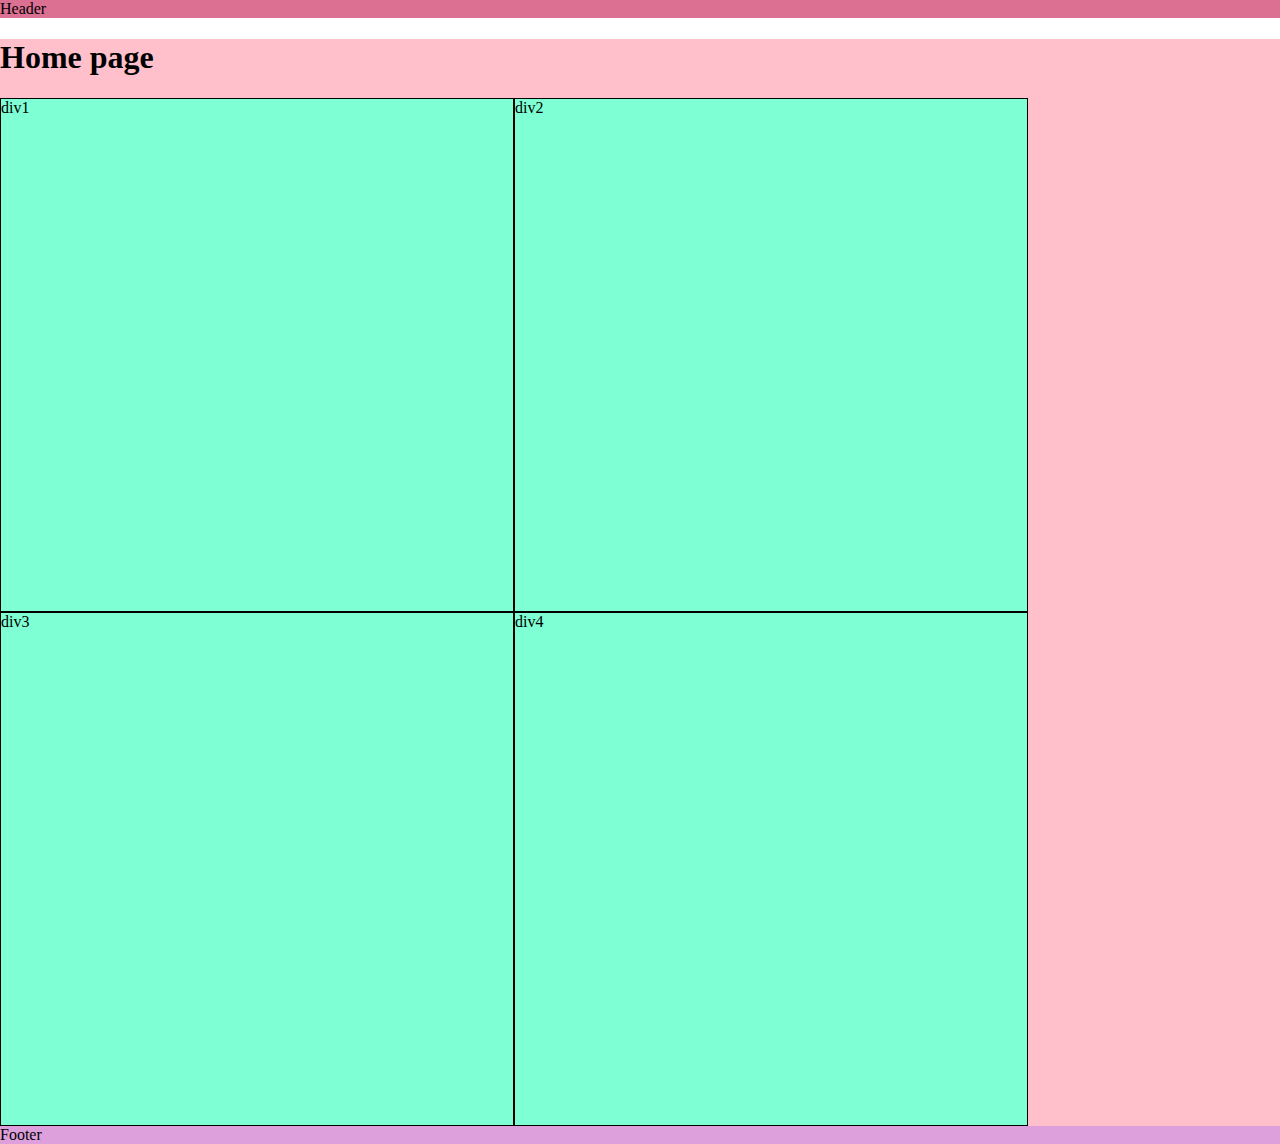
==== index.html @ 8d34f594 "Begin" ====
<!DOCTYPE html>
<html lang="en">
<head>
    <meta charset="UTF-8">
    <title>Zombie</title>
    <link rel="stylesheet" href="style.css">
</head>
<body>
    <header>
        Header
    </header>
    <main>
        <h1>Home page</h1>
        <div class="big">
            <div class="group">
                div1
            </div>
            <div class="group">
                div2
            </div>
            <div class="group">
                div3
            </div>
            <div class="group">
                div4
            </div>
        </div>
    </main>
    <footer>
        Footer
    </footer>
</body>
</html>
---- style.css ----
body {
    margin: 0;
}

header {
    background-color: palevioletred;
}

main {
    background-color: pink;
}

footer {
    background-color: plum;
}

div.big {
    display: flex;
    max-width: 1200px;
    flex-wrap: wrap;
}

div.group {
    background-color: aquamarine;

    width: 512px;
    height: 512px;
    border: 1px black solid;
}
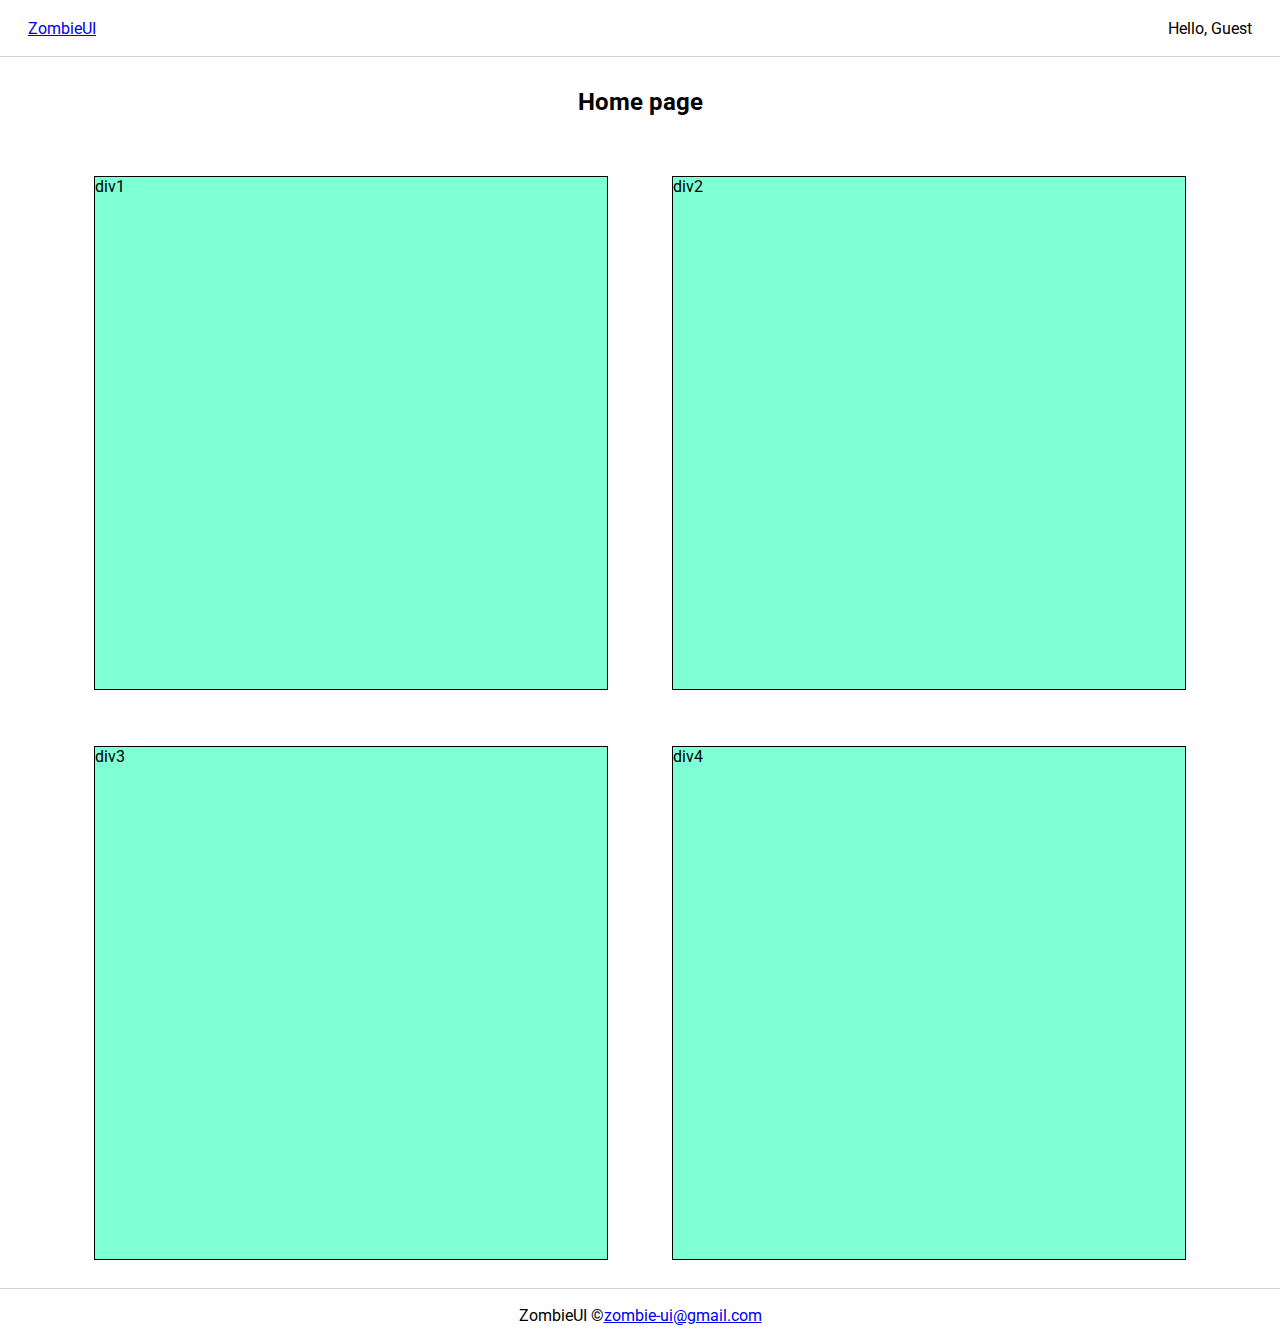
==== commit 29d32e57: "out content" ====
--- a/index.html
+++ b/index.html
@@ -4,13 +4,17 @@
     <meta charset="UTF-8">
     <title>Zombie</title>
     <link rel="stylesheet" href="style.css">
+    <link rel="preconnect" href="https://fonts.googleapis.com">
+    <link rel="preconnect" href="https://fonts.gstatic.com" crossorigin>
+    <link href="https://fonts.googleapis.com/css2?family=Roboto&display=swap" rel="stylesheet">
 </head>
 <body>
-    <header>
-        Header
+    <header class="top-header">
+        <a class="top-header__link top-header__link--selected" href="https://www.figma.com/file/sqBxKrXay0SKioyK20svju/ZombieUI?node-id=117%3A582">ZombieUI</a>
+        <span class="top-header__span">Hello, Guest</span>
     </header>
     <main>
-        <h1>Home page</h1>
+        <h1 class="main__h1">Home page</h1>
         <div class="big">
             <div class="group">
                 div1
@@ -27,7 +31,8 @@
         </div>
     </main>
     <footer>
-        Footer
+        <span class="footer__item">ZombieUI &copy;</span>
+        <a class="footer__item" href="email">zombie-ui@gmail.com</a>
     </footer>
 </body>
 </html>--- a/style.css
+++ b/style.css
@@ -1,29 +1,218 @@
 body {
     margin: 0;
-}
-
-header {
-    background-color: palevioletred;
+    font-family: 'Roboto', sans-serif;
+    min-height: 100vh;
+    display: flex;
+    flex-direction: column;
+}
+
+h1 {
+    text-align: center;
 }
 
 main {
-    background-color: pink;
+    margin-top: 40px;
+    flex: auto;
+}
+
+.top-header {
+    background-color: white;
+    position: fixed;
+    top: 0;
+    left: 0;
+    width: 100%;
+    height: 40px;
+    display: flex;
+    justify-content: space-between;
+    align-items: center;
+    border-bottom: 1px solid lightgray;
+    font-size: 16px;
+}
+
+.top-header__link {
+    margin-left: 12px;
+}
+
+.top-header__span {
+    margin-right: 12px;
+}
+
+.main__h1 {
+    margin: 0;
+    padding: 16px;
+    font-size: 24px;
+}
+
+.big {
+    display: flex;
+    flex-wrap: wrap;
+    justify-content: center;
+    align-items: center;
+    margin: auto;
+}
+
+.group {
+    background-color: aquamarine;
+    width: 296px;
+    height: 296px;
+    border: 1px black solid;
+    margin: 16px;
 }
 
 footer {
-    background-color: plum;
-}
-
-div.big {
-    display: flex;
-    max-width: 1200px;
-    flex-wrap: wrap;
-}
-
-div.group {
-    background-color: aquamarine;
-
-    width: 512px;
-    height: 512px;
-    border: 1px black solid;
-}
+    height: 36px;
+    font-size: 16px;
+    display: flex;
+    justify-content: center;
+    align-items: center;
+    border-top: 1px solid lightgray;
+}
+
+@media only screen and (min-width: 480px) {
+    .top-header {
+        height: 44px;
+    }
+
+    .top-header__link {
+        margin-left: 16px;
+    }
+
+    .top-header__span {
+        margin-right: 16px;
+    }
+
+    main {
+        margin-top: 44px;
+    }
+
+    .main__h1 {
+        padding: 20px;
+    }
+
+    .big {
+        max-width: 480px;
+    }
+
+    div.group {
+        width: 404px;
+        height: 404px;
+        margin: 24px;
+    }
+
+    footer {
+        height: 40px;
+    }
+}
+
+@media only screen and (min-width: 720px) {
+    .top-header {
+        height: 48px;
+    }
+
+    .top-header__link {
+        margin-left: 20px;
+    }
+
+    .top-header__span {
+        margin-right: 20px;
+    }
+
+    main {
+        margin-top: 48px;
+    }
+
+    .main__h1 {
+        padding: 24px;
+    }
+
+    .big {
+        max-width: 720px;
+    }
+
+    div.group {
+        width: 404px;
+        height: 404px;
+        margin: 24px;
+    }
+
+    footer {
+        height: 44px;
+    }
+}
+
+@media only screen and (min-width: 960px) {
+    .top-header {
+        height: 52px;
+    }
+
+    .top-header__link {
+        margin-left: 24px;
+    }
+
+    .top-header__span {
+        margin-right: 24px;
+    }
+
+    main {
+        margin-top: 52px;
+    }
+
+    .main__h1 {
+        padding: 28px;
+    }
+
+    .big {
+        max-width: 960px;
+    }
+
+    div.group {
+        width: 404px;
+        height: 404px;
+        margin: 28px 20px;
+    }
+
+    footer {
+        height: 48px;
+    }
+}
+
+@media only screen and (min-width: 1200px) {
+    .top-header {
+        height: 56px;
+    }
+
+    .top-header__link {
+        margin-left: 28px;
+    }
+
+    .top-header__span {
+        margin-right: 28px;
+    }
+
+    main {
+        margin-top: 56px;
+    }
+
+    .main__h1 {
+        padding: 32px;
+    }
+
+    footer {
+        height: 52px;
+    }
+
+    .big {
+        max-width: 1200px;
+    }
+
+    div.group {
+        width: 512px;
+        height: 512px;
+        margin: 28px 32px;
+    }
+}
+
+
+
+
+
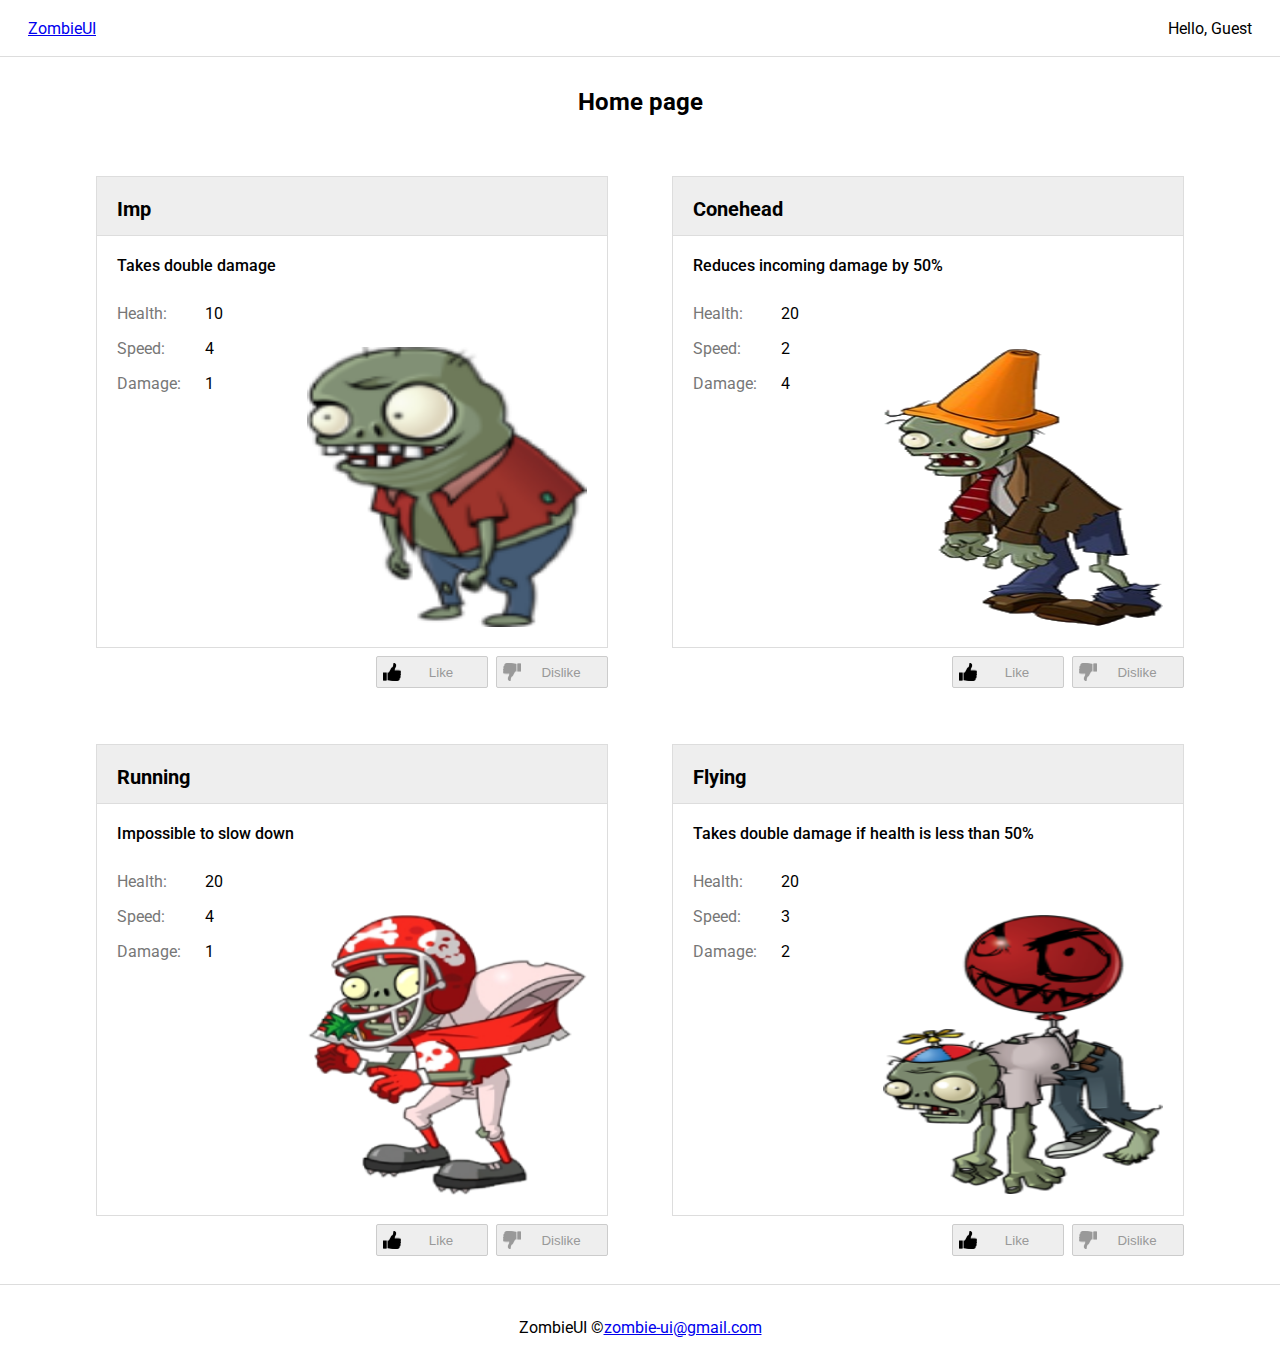
==== commit ad76fb65: "final commit" ====
--- a/index.html
+++ b/index.html
@@ -9,30 +9,222 @@
     <link href="https://fonts.googleapis.com/css2?family=Roboto&display=swap" rel="stylesheet">
 </head>
 <body>
-    <header class="top-header">
-        <a class="top-header__link top-header__link--selected" href="https://www.figma.com/file/sqBxKrXay0SKioyK20svju/ZombieUI?node-id=117%3A582">ZombieUI</a>
-        <span class="top-header__span">Hello, Guest</span>
+    <header class="main-header">
+        <a class="main-header__link top-header__link--selected" href="https://www.figma.com/file/sqBxKrXay0SKioyK20svju/ZombieUI?node-id=117%3A582">ZombieUI</a>
+        <span class="main-header__span">Hello, Guest</span>
     </header>
-    <main>
-        <h1 class="main__h1">Home page</h1>
+    <main class="main-content">
+        <h1 class="main-content__h1">Home page</h1>
         <div class="big">
             <div class="group">
-                div1
-            </div>
-            <div class="group">
-                div2
-            </div>
-            <div class="group">
-                div3
-            </div>
-            <div class="group">
-                div4
+                <header class="group__header">
+                    Imp
+                </header>
+                <main class="group__main">
+                    <div class="group__main__header">
+                        Takes double damage
+                    </div>
+                    <div class="group__main__content">
+                        <div class="content__property">
+                            <div class="row">
+                                <div class="cell cell-name">
+                                    Health:
+                                </div>
+                                <div class="cell cell-value">
+                                    10
+                                </div>
+                            </div>
+                            <div class="row">
+                                <div class="cell cell-name">
+                                    Speed:
+                                </div>
+                                <div class="cell cell-value">
+                                    4
+                                </div>
+                            </div>
+                            <div class="row">
+                                <div class="cell cell-name">
+                                    Damage:
+                                </div>
+                                <div class="cell cell-value">
+                                    1
+                                </div>
+                            </div>
+                        </div>
+                        <div class="content__img">
+                            <img class="img__zombie" src="pic/01-imp.png" alt="zombie"/>
+                        </div>
+                    </div>
+                </main>
+                <footer class="group__footer">
+                    <button class="group__footer__button">
+                        <img class="button__image" src="pic/dislike.png" alt="Like">
+                        <span class="button__text">Dislike</span>
+                    </button>
+                    <button class="group__footer__button">
+                        <img class="button__image" src="pic/like.png" alt="Dislike"/>
+                        <span class="button__text">Like</span>
+                    </button>
+                </footer>
+            </div>
+            <div class="group">
+                <header class="group__header">
+                    Conehead
+                </header>
+                <main class="group__main">
+                    <div class="group__main__header">
+                        Reduces incoming damage by 50%
+                    </div>
+                    <div class="group__main__content">
+                        <div class="content__property">
+                            <div class="row">
+                                <div class="cell cell-name">
+                                    Health:
+                                </div>
+                                <div class="cell cell-value">
+                                    20
+                                </div>
+                            </div>
+                            <div class="row">
+                                <div class="cell cell-name">
+                                    Speed:
+                                </div>
+                                <div class="cell cell-value">
+                                    2
+                                </div>
+                            </div>
+                            <div class="row">
+                                <div class="cell cell-name">
+                                    Damage:
+                                </div>
+                                <div class="cell cell-value">
+                                    4
+                                </div>
+                            </div>
+                        </div>
+                        <div class="content__img">
+                            <img class="img__zombie" src="pic/02-conehead.png" alt="zombie"/>
+                        </div>
+                    </div>
+                </main>
+                <footer class="group__footer">
+                    <button class="group__footer__button">
+                        <img class="button__image" src="pic/dislike.png" alt="Like">
+                        <span class="button__text">Dislike</span>
+                    </button>
+                    <button class="group__footer__button">
+                        <img class="button__image" src="pic/like.png" alt="Dislike"/>
+                        <span class="button__text">Like</span>
+                    </button>
+                </footer>
+            </div>
+            <div class="group">
+                <header class="group__header">
+                    Running
+                </header>
+                <main class="group__main">
+                    <div class="group__main__header">
+                        Impossible to slow down
+                    </div>
+                    <div class="group__main__content">
+                        <div class="content__property">
+                            <div class="row">
+                                <div class="cell cell-name">
+                                    Health:
+                                </div>
+                                <div class="cell cell-value">
+                                    20
+                                </div>
+                            </div>
+                            <div class="row">
+                                <div class="cell cell-name">
+                                    Speed:
+                                </div>
+                                <div class="cell cell-value">
+                                    4
+                                </div>
+                            </div>
+                            <div class="row">
+                                <div class="cell cell-name">
+                                    Damage:
+                                </div>
+                                <div class="cell cell-value">
+                                    1
+                                </div>
+                            </div>
+                        </div>
+                        <div class="content__img">
+                            <img class="img__zombie" src="pic/03-running.png" alt="zombie"/>
+                        </div>
+                    </div>
+                </main>
+                <footer class="group__footer">
+                    <button class="group__footer__button">
+                        <img class="button__image" src="pic/dislike.png" alt="Like">
+                        <span class="button__text">Dislike</span>
+                    </button>
+                    <button class="group__footer__button">
+                        <img class="button__image" src="pic/like.png" alt="Dislike"/>
+                        <span class="button__text">Like</span>
+                    </button>
+                </footer>
+            </div>
+            <div class="group">
+                <header class="group__header">
+                    Flying
+                </header>
+                <main class="group__main">
+                    <div class="group__main__header">
+                        Takes double damage if health is less than 50%
+                    </div>
+                    <div class="group__main__content">
+                        <div class="content__property">
+                            <div class="row">
+                                <div class="cell cell-name">
+                                    Health:
+                                </div>
+                                <div class="cell cell-value">
+                                    20
+                                </div>
+                            </div>
+                            <div class="row">
+                                <div class="cell cell-name">
+                                    Speed:
+                                </div>
+                                <div class="cell cell-value">
+                                    3
+                                </div>
+                            </div>
+                            <div class="row">
+                                <div class="cell cell-name">
+                                    Damage:
+                                </div>
+                                <div class="cell cell-value">
+                                    2
+                                </div>
+                            </div>
+                        </div>
+                        <div class="content__img">
+                            <img class="img__zombie" src="pic/04-flying.png" alt="zombie"/>
+                        </div>
+                    </div>
+                </main>
+                <footer class="group__footer">
+                    <button class="group__footer__button">
+                        <img class="button__image" src="pic/dislike.png" alt="Like">
+                        <span class="button__text">Dislike</span>
+                    </button>
+                    <button class="group__footer__button">
+                        <img class="button__image" src="pic/like.png" alt="Dislike"/>
+                        <span class="button__text">Like</span>
+                    </button>
+                </footer>
             </div>
         </div>
     </main>
-    <footer>
-        <span class="footer__item">ZombieUI &copy;</span>
-        <a class="footer__item" href="email">zombie-ui@gmail.com</a>
+    <footer class="main-footer">
+        <span class="main-footer__item">ZombieUI &copy;</span>
+        <a class="main-footer__item" href="email">zombie-ui@gmail.com</a>
     </footer>
 </body>
 </html>--- a/style.css
+++ b/style.css
@@ -6,16 +6,7 @@
     flex-direction: column;
 }
 
-h1 {
-    text-align: center;
-}
-
-main {
-    margin-top: 40px;
-    flex: auto;
-}
-
-.top-header {
+.main-header {
     background-color: white;
     position: fixed;
     top: 0;
@@ -25,19 +16,25 @@
     display: flex;
     justify-content: space-between;
     align-items: center;
-    border-bottom: 1px solid lightgray;
+    border-bottom: 1px solid #DDDDDD;
     font-size: 16px;
 }
 
-.top-header__link {
+.main-header__link {
     margin-left: 12px;
 }
 
-.top-header__span {
+.main-header__span {
     margin-right: 12px;
 }
 
-.main__h1 {
+.main-content {
+    margin-top: 40px;
+    flex: auto;
+}
+
+.main-content__h1 {
+    text-align: center;
     margin: 0;
     padding: 16px;
     font-size: 24px;
@@ -52,40 +49,129 @@
 }
 
 .group {
-    background-color: aquamarine;
     width: 296px;
     height: 296px;
-    border: 1px black solid;
     margin: 16px;
-}
-
-footer {
+    display: flex;
+    flex-direction: column;
+}
+
+.group__header {
+    border: 1px solid #DDDDDD;
+    font-size: 16px;
+    font-weight: 700;
+    padding: 12px;
+    box-sizing: border-box;
+    background-color: #EEEEEE;
+    height: 40px;
+}
+
+.group__main {
+    border: 1px solid #DDDDDD;
+    border-top: none;
+    flex: auto;
+    display: flex;
+    flex-direction: column;
+    padding: 12px;
+    box-sizing: border-box;
+    font-size: 12px;
+}
+
+.group__main__header {
+    height: 36px;
+    font-size: 12px;
+    font-weight: 500;
+}
+
+.group__main__content {
+    flex: auto;
+    display: flex;
+    flex-direction: row;
+}
+
+.content__property {
+    flex: auto;
+    display: flex;
+    flex-direction: column;
+    row-gap: 12px;
+}
+
+.row {
+    display: flex;
+}
+
+.cell-name {
+    width: 56px;
+    color: #777777;
+}
+
+.content__img {
+    width: 60%;
+    display: flex;
+    justify-content: flex-end;
+    align-items: flex-end;
+}
+
+.img__zombie {
+    height: 140px;
+    width: 140px;
+}
+
+.group__footer {
+    background-color: white;
+    display: flex;
+    flex-direction: row-reverse;
+}
+
+.group__footer__button {
+    display: flex;
+    align-items: center;
+    height: 32px;
+    width: 32px;
+    background-color: #EEEEEE;
+    border: 1px solid #CCCCCC;
+    border-radius: 2px;
+    margin: 4px 0 0 4px;
+}
+
+.button__image {
+    height: 18px;
+    width: 18px;
+}
+
+.button__text {
+    flex: auto;
+    display: none;
+    color: #999999;
+}
+
+.main-footer {
     height: 36px;
     font-size: 16px;
     display: flex;
     justify-content: center;
     align-items: center;
-    border-top: 1px solid lightgray;
+    border-top: 1px solid #DDDDDD;
 }
 
 @media only screen and (min-width: 480px) {
-    .top-header {
+    .main-header {
         height: 44px;
     }
 
-    .top-header__link {
+    .main-header__link {
         margin-left: 16px;
     }
 
-    .top-header__span {
+    .main-header__span {
         margin-right: 16px;
     }
 
-    main {
+    .main-content {
         margin-top: 44px;
     }
 
-    .main__h1 {
+    .main-content__h1 {
         padding: 20px;
     }
 
@@ -93,71 +179,100 @@
         max-width: 480px;
     }
 
-    div.group {
+    .group {
+        width: 404px;
+        height: 404px;
+        margin: 20px;
+    }
+
+    .group__header {
+        height: 48px;
+        padding: 16px;
+    }
+
+    .group__main {
+        padding: 16px;
+        font-size: 16px;
+    }
+
+    .group__main__header {
+        height: 48px;
+        font-size: 16px;
+    }
+
+    .content__property {
+        row-gap: 16px;
+    }
+
+    .cell-name {
+        width: 76px;
+    }
+
+    .img__zombie {
+        height: 200px;
+        width: 200px;
+    }
+
+    .main-footer {
+        height: 40px;
+        padding: 16px;
+    }
+}
+
+@media only screen and (min-width: 720px) {
+    .main-header {
+        height: 48px;
+    }
+
+    .main-header__link {
+        margin-left: 20px;
+    }
+
+    .main-header__span {
+        margin-right: 20px;
+    }
+
+    .main-content {
+        margin-top: 48px;
+    }
+
+    .main-content__h1 {
+        padding: 24px;
+    }
+
+    .big {
+        max-width: 720px;
+    }
+
+    .group {
         width: 404px;
         height: 404px;
         margin: 24px;
     }
 
-    footer {
-        height: 40px;
-    }
-}
-
-@media only screen and (min-width: 720px) {
-    .top-header {
-        height: 48px;
-    }
-
-    .top-header__link {
-        margin-left: 20px;
-    }
-
-    .top-header__span {
-        margin-right: 20px;
-    }
-
-    main {
-        margin-top: 48px;
-    }
-
-    .main__h1 {
-        padding: 24px;
-    }
-
-    .big {
-        max-width: 720px;
-    }
-
-    div.group {
-        width: 404px;
-        height: 404px;
-        margin: 24px;
-    }
-
-    footer {
+    .main-footer {
         height: 44px;
     }
 }
 
 @media only screen and (min-width: 960px) {
-    .top-header {
+    .main-header {
         height: 52px;
     }
 
-    .top-header__link {
+    .main-header__link {
         margin-left: 24px;
     }
 
-    .top-header__span {
+    .main-header__span {
         margin-right: 24px;
     }
 
-    main {
+    .main-content {
         margin-top: 52px;
     }
 
-    .main__h1 {
+    .main-content__h1 {
         padding: 28px;
     }
 
@@ -165,54 +280,83 @@
         max-width: 960px;
     }
 
-    div.group {
+    .group {
         width: 404px;
         height: 404px;
         margin: 28px 20px;
     }
 
-    footer {
+    .main-footer {
         height: 48px;
     }
 }
 
 @media only screen and (min-width: 1200px) {
-    .top-header {
+    .main-header {
         height: 56px;
     }
 
-    .top-header__link {
+    .main-header__link {
         margin-left: 28px;
     }
 
-    .top-header__span {
+    .main-header__span {
         margin-right: 28px;
     }
 
-    main {
+    .main-content {
         margin-top: 56px;
     }
 
-    .main__h1 {
+    .main-content__h1 {
         padding: 32px;
-    }
-
-    footer {
-        height: 52px;
     }
 
     .big {
         max-width: 1200px;
     }
 
-    div.group {
+    .group {
         width: 512px;
         height: 512px;
         margin: 28px 32px;
     }
-}
-
-
-
-
-
+
+    .group__header {
+        font-size: 20px;
+        height: 60px;
+        padding: 20px;
+    }
+
+    .group__main {
+        padding: 20px;
+    }
+
+    .img__zombie {
+        height: 280px;
+        width: 280px;
+    }
+
+    .cell-name {
+        width: 88px;
+    }
+
+    .group__footer__button {
+        width: 112px;
+        margin: 8px 0 0 8px;
+        object-position: left;
+    }
+
+    .button__text {
+        display: initial;
+    }
+
+    .main-footer {
+        height: 52px;
+    }
+}
+
+
+
+
+
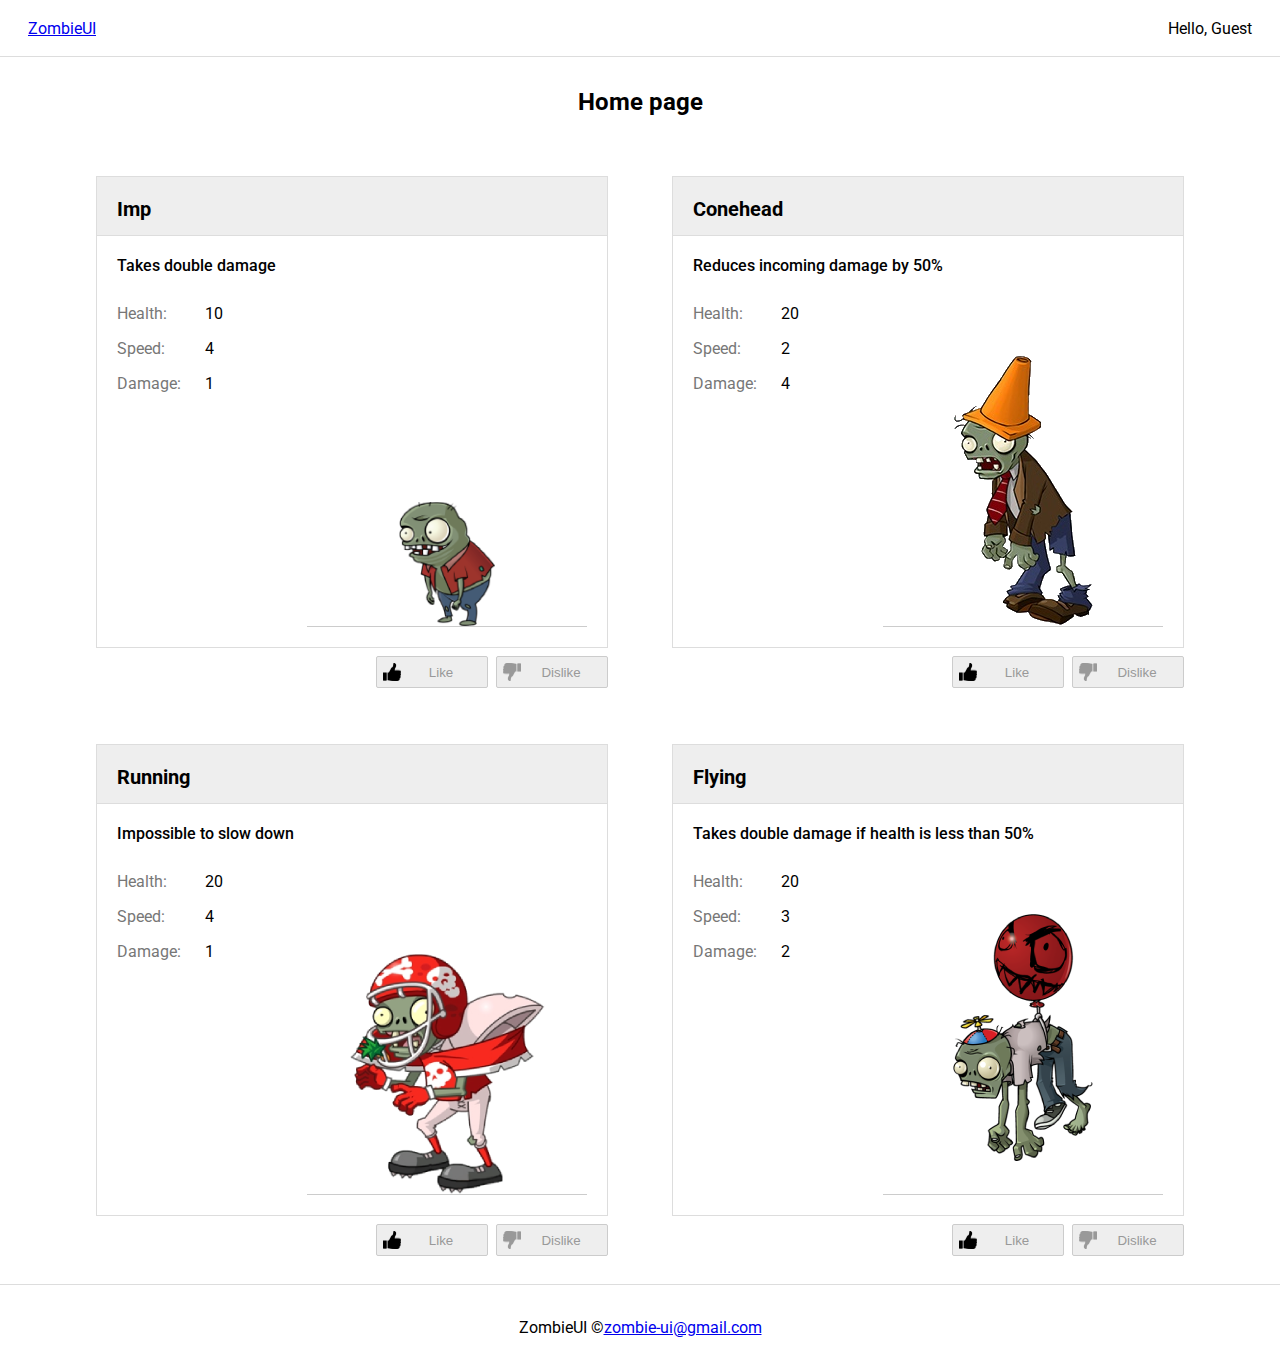
==== commit 1590333c: "code review fix" ====
--- a/index.html
+++ b/index.html
@@ -52,7 +52,9 @@
                             </div>
                         </div>
                         <div class="content__img">
-                            <img class="img__zombie" src="pic/01-imp.png" alt="zombie"/>
+                            <div class="img__box down">
+                                <img class="img__zombie imp" src="pic/01-imp.png" alt="zombie"/>
+                            </div>
                         </div>
                     </div>
                 </main>
@@ -103,7 +105,9 @@
                             </div>
                         </div>
                         <div class="content__img">
-                            <img class="img__zombie" src="pic/02-conehead.png" alt="zombie"/>
+                            <div class="img__box down">
+                                <img class="img__zombie conehead" src="pic/02-conehead.png" alt="zombie"/>
+                            </div>
                         </div>
                     </div>
                 </main>
@@ -154,7 +158,9 @@
                             </div>
                         </div>
                         <div class="content__img">
-                            <img class="img__zombie" src="pic/03-running.png" alt="zombie"/>
+                            <div class="img__box down">
+                                <img class="img__zombie running" src="pic/03-running.png" alt="zombie"/>
+                            </div>
                         </div>
                     </div>
                 </main>
@@ -205,7 +211,9 @@
                             </div>
                         </div>
                         <div class="content__img">
-                            <img class="img__zombie" src="pic/04-flying.png" alt="zombie"/>
+                            <div class="img__box up">
+                                <img class="img__zombie flying" src="pic/04-flying.png" alt="zombie"/>
+                            </div>
                         </div>
                     </div>
                 </main>
--- a/style.css
+++ b/style.css
@@ -112,9 +112,40 @@
     align-items: flex-end;
 }
 
-.img__zombie {
+.img__box {
     height: 140px;
     width: 140px;
+    display: flex;
+    justify-content: center;
+    border-bottom: 1px solid #CCCCCC;
+}
+
+.down {
+    align-items: flex-end;
+}
+
+.up {
+    align-items: flex-start;
+}
+
+.imp {
+    width: 48px;
+    height: 62px;
+}
+
+.conehead {
+    width: 70px;
+    height: 136px;
+}
+
+.running {
+    width: 98px;
+    height: 120px;
+}
+
+.flying {
+    width: 70px;
+    height: 124px;
 }
 
 .group__footer {
@@ -208,9 +239,29 @@
         width: 76px;
     }
 
-    .img__zombie {
+    .img__box {
+        width: 200px;
         height: 200px;
-        width: 200px;
+    }
+
+    .imp {
+        width: 68px;
+        height: 88px;
+    }
+
+    .conehead {
+        width: 100px;
+        height: 192px;
+    }
+
+    .running {
+        width: 140px;
+        height: 172px;
+    }
+
+    .flying {
+        width: 100px;
+        height: 176px;
     }
 
     .main-footer {
@@ -332,13 +383,33 @@
         padding: 20px;
     }
 
-    .img__zombie {
-        height: 280px;
-        width: 280px;
-    }
-
     .cell-name {
         width: 88px;
+    }
+
+    .img__box {
+        width: 280px;
+        height: 280px;
+    }
+
+    .imp {
+        width: 96px;
+        height: 124px;
+    }
+
+    .conehead {
+        width: 140px;
+        height: 272px;
+    }
+
+    .running {
+        width: 196px;
+        height: 240px;
+    }
+
+    .flying {
+        width: 140px;
+        height: 248px;
     }
 
     .group__footer__button {
@@ -355,8 +426,3 @@
         height: 52px;
     }
 }
-
-
-
-
-
